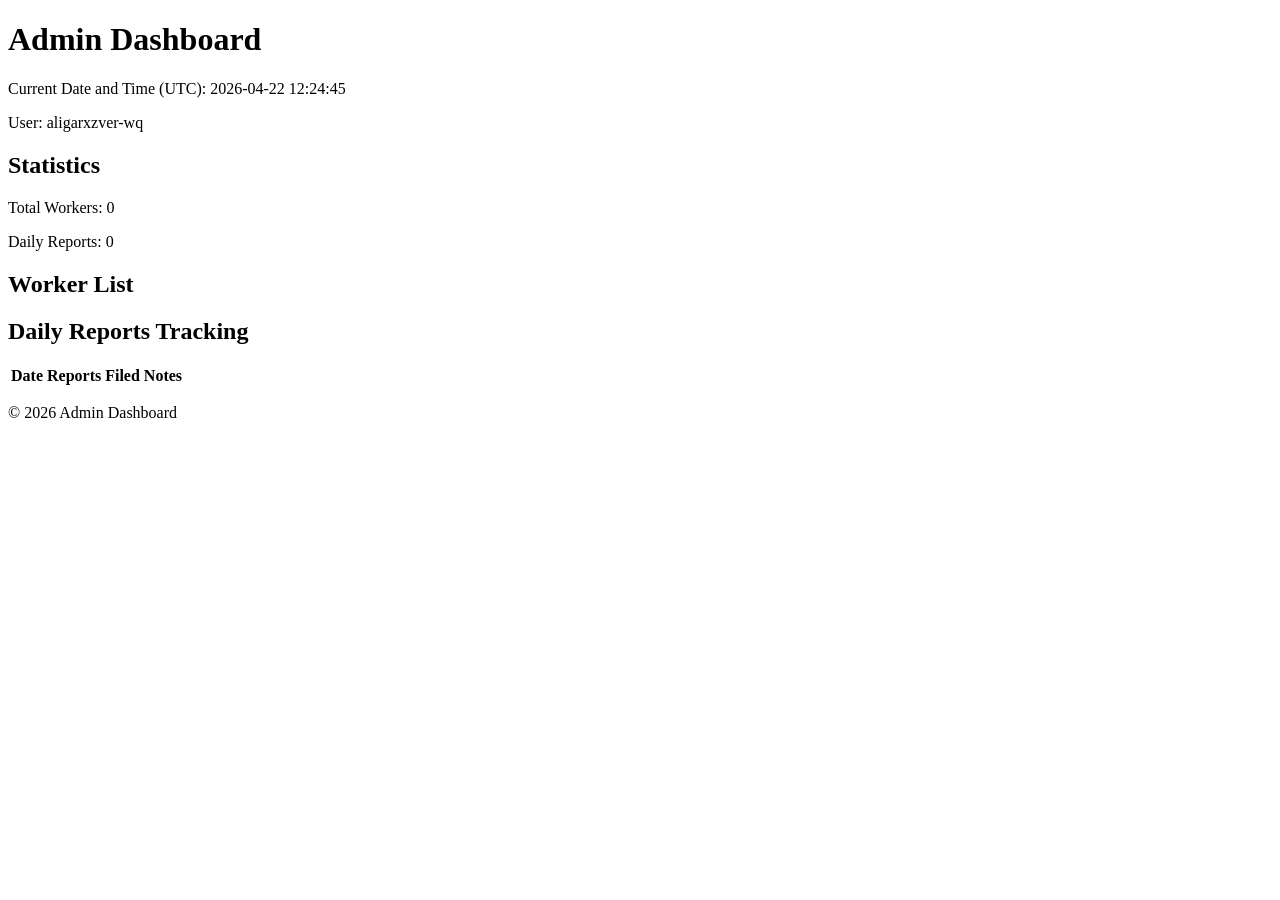
==== admin/dashboard.html @ f522f765 "Create admin/dashboard.html file for Admin Dashboard" ====
<!DOCTYPE html>
<html lang="en">
<head>
    <meta charset="UTF-8">
    <meta name="viewport" content="width=device-width, initial-scale=1.0">
    <title>Admin Dashboard</title>
    <link rel="stylesheet" href="styles.css">
</head>
<body>
    <header>
        <h1>Admin Dashboard</h1>
        <p>Current Date and Time (UTC): 2026-04-22 12:24:45</p>
        <p>User: aligarxzver-wq</p>
    </header>
    <main>
        <section id="statistics">
            <h2>Statistics</h2>
            <p>Total Workers: <span id="total-workers">0</span></p>
            <p>Daily Reports: <span id="daily-reports">0</span></p>
        </section>
        <section id="worker-list">
            <h2>Worker List</h2>
            <ul id="workers">
                <!-- Worker entries will be populated here -->
            </ul>
        </section>
        <section id="daily-reports">
            <h2>Daily Reports Tracking</h2>
            <table>
                <thead>
                    <tr>
                        <th>Date</th>
                        <th>Reports Filed</th>
                        <th>Notes</th>
                    </tr>
                </thead>
                <tbody>
                    <!-- Report entries will be populated here -->
                </tbody>
            </table>
        </section>
    </main>
    <footer>
        <p>&copy; 2026 Admin Dashboard</p>
    </footer>
</body>
</html>
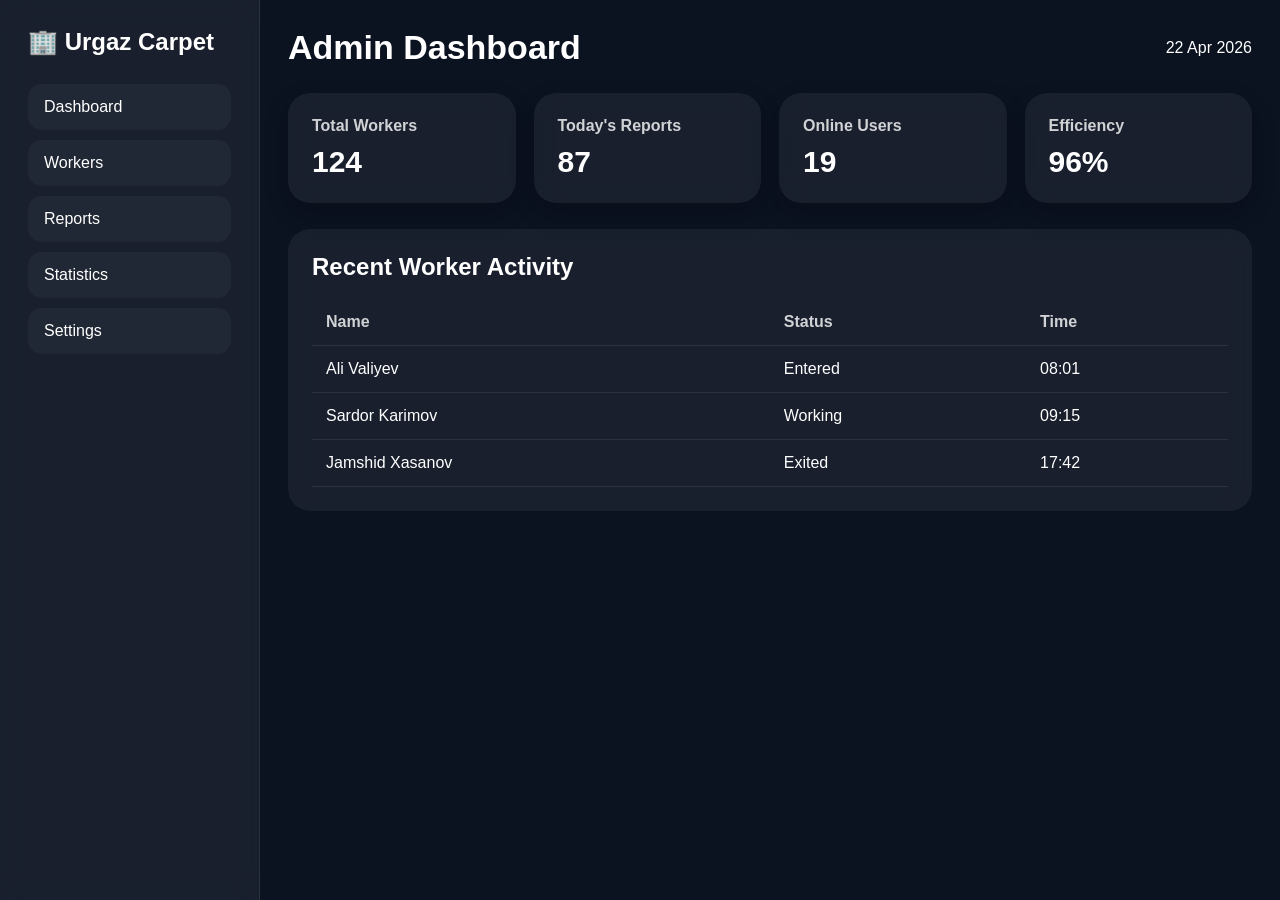
==== commit 684b0e84: "Update dashboard.html" ====
--- a/admin/dashboard.html
+++ b/admin/dashboard.html
@@ -1,47 +1,44 @@
 <!DOCTYPE html>
 <html lang="en">
 <head>
-    <meta charset="UTF-8">
-    <meta name="viewport" content="width=device-width, initial-scale=1.0">
-    <title>Admin Dashboard</title>
-    <link rel="stylesheet" href="styles.css">
+<meta charset="UTF-8">
+<meta name="viewport" content="width=device-width, initial-scale=1.0">
+<title>Premium Admin Dashboard</title>
+<style>
+*{margin:0;padding:0;box-sizing:border-box}body{font-family:Inter,Arial,sans-serif;background:#0b1220;color:#fff;display:flex;min-height:100vh}.sidebar{width:260px;background:rgba(255,255,255,.06);backdrop-filter:blur(12px);padding:28px;border-right:1px solid rgba(255,255,255,.08)}.sidebar h2{margin-bottom:28px;font-size:24px}.menu a{display:block;padding:14px 16px;margin-bottom:10px;border-radius:14px;color:#fff;text-decoration:none;background:rgba(255,255,255,.04)}.menu a:hover{background:#2563eb}.content{flex:1;padding:28px}.topbar{display:flex;justify-content:space-between;align-items:center;margin-bottom:26px}.topbar h1{font-size:34px}.cards{display:grid;grid-template-columns:repeat(auto-fit,minmax(220px,1fr));gap:18px;margin-bottom:26px}.card{background:rgba(255,255,255,.06);padding:24px;border-radius:22px;backdrop-filter:blur(12px);box-shadow:0 10px 25px rgba(0,0,0,.2)}.card h3{font-size:16px;opacity:.8;margin-bottom:10px}.card p{font-size:30px;font-weight:700}.table-box{background:rgba(255,255,255,.06);padding:24px;border-radius:22px;backdrop-filter:blur(12px)}table{width:100%;border-collapse:collapse}th,td{padding:14px;text-align:left;border-bottom:1px solid rgba(255,255,255,.08)}th{opacity:.8}tr:hover{background:rgba(255,255,255,.04)}@media(max-width:900px){body{flex-direction:column}.sidebar{width:100%;border-right:none;border-bottom:1px solid rgba(255,255,255,.08)}}
+</style>
 </head>
 <body>
-    <header>
-        <h1>Admin Dashboard</h1>
-        <p>Current Date and Time (UTC): 2026-04-22 12:24:45</p>
-        <p>User: aligarxzver-wq</p>
-    </header>
-    <main>
-        <section id="statistics">
-            <h2>Statistics</h2>
-            <p>Total Workers: <span id="total-workers">0</span></p>
-            <p>Daily Reports: <span id="daily-reports">0</span></p>
-        </section>
-        <section id="worker-list">
-            <h2>Worker List</h2>
-            <ul id="workers">
-                <!-- Worker entries will be populated here -->
-            </ul>
-        </section>
-        <section id="daily-reports">
-            <h2>Daily Reports Tracking</h2>
-            <table>
-                <thead>
-                    <tr>
-                        <th>Date</th>
-                        <th>Reports Filed</th>
-                        <th>Notes</th>
-                    </tr>
-                </thead>
-                <tbody>
-                    <!-- Report entries will be populated here -->
-                </tbody>
-            </table>
-        </section>
-    </main>
-    <footer>
-        <p>&copy; 2026 Admin Dashboard</p>
-    </footer>
+<div class="sidebar">
+<h2>🏢 Urgaz Carpet</h2>
+<div class="menu">
+<a href="#">Dashboard</a>
+<a href="#">Workers</a>
+<a href="#">Reports</a>
+<a href="#">Statistics</a>
+<a href="#">Settings</a>
+</div>
+</div>
+<div class="content">
+<div class="topbar">
+<h1>Admin Dashboard</h1>
+<div>22 Apr 2026</div>
+</div>
+<div class="cards">
+<div class="card"><h3>Total Workers</h3><p>124</p></div>
+<div class="card"><h3>Today's Reports</h3><p>87</p></div>
+<div class="card"><h3>Online Users</h3><p>19</p></div>
+<div class="card"><h3>Efficiency</h3><p>96%</p></div>
+</div>
+<div class="table-box">
+<h2 style="margin-bottom:18px">Recent Worker Activity</h2>
+<table>
+<tr><th>Name</th><th>Status</th><th>Time</th></tr>
+<tr><td>Ali Valiyev</td><td>Entered</td><td>08:01</td></tr>
+<tr><td>Sardor Karimov</td><td>Working</td><td>09:15</td></tr>
+<tr><td>Jamshid Xasanov</td><td>Exited</td><td>17:42</td></tr>
+</table>
+</div>
+</div>
 </body>
-</html>+</html>
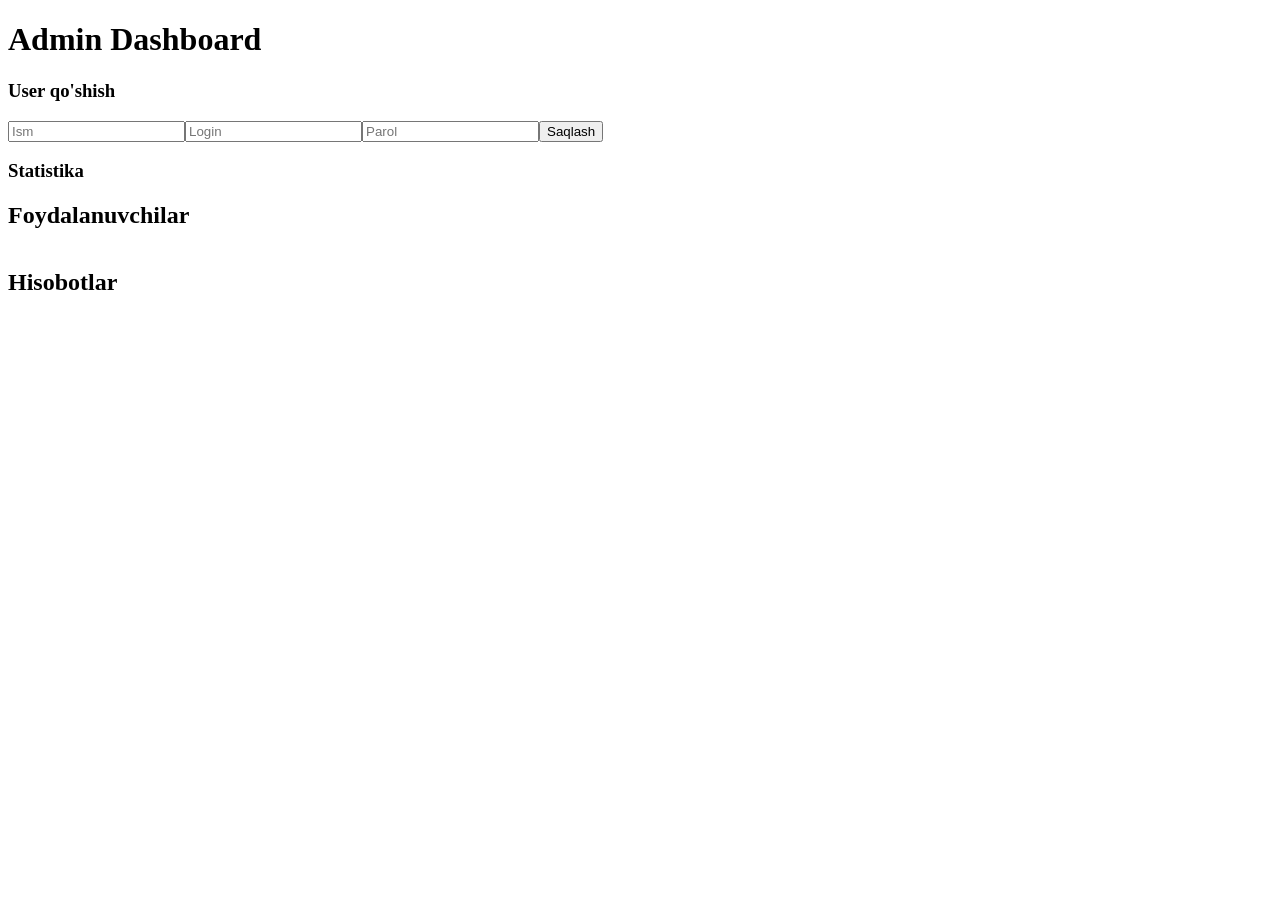
==== commit 2c8646b0: "Update dashboard.html" ====
--- a/admin/dashboard.html
+++ b/admin/dashboard.html
@@ -1,44 +1,7 @@
-<!DOCTYPE html>
-<html lang="en">
-<head>
-<meta charset="UTF-8">
-<meta name="viewport" content="width=device-width, initial-scale=1.0">
-<title>Premium Admin Dashboard</title>
-<style>
-*{margin:0;padding:0;box-sizing:border-box}body{font-family:Inter,Arial,sans-serif;background:#0b1220;color:#fff;display:flex;min-height:100vh}.sidebar{width:260px;background:rgba(255,255,255,.06);backdrop-filter:blur(12px);padding:28px;border-right:1px solid rgba(255,255,255,.08)}.sidebar h2{margin-bottom:28px;font-size:24px}.menu a{display:block;padding:14px 16px;margin-bottom:10px;border-radius:14px;color:#fff;text-decoration:none;background:rgba(255,255,255,.04)}.menu a:hover{background:#2563eb}.content{flex:1;padding:28px}.topbar{display:flex;justify-content:space-between;align-items:center;margin-bottom:26px}.topbar h1{font-size:34px}.cards{display:grid;grid-template-columns:repeat(auto-fit,minmax(220px,1fr));gap:18px;margin-bottom:26px}.card{background:rgba(255,255,255,.06);padding:24px;border-radius:22px;backdrop-filter:blur(12px);box-shadow:0 10px 25px rgba(0,0,0,.2)}.card h3{font-size:16px;opacity:.8;margin-bottom:10px}.card p{font-size:30px;font-weight:700}.table-box{background:rgba(255,255,255,.06);padding:24px;border-radius:22px;backdrop-filter:blur(12px)}table{width:100%;border-collapse:collapse}th,td{padding:14px;text-align:left;border-bottom:1px solid rgba(255,255,255,.08)}th{opacity:.8}tr:hover{background:rgba(255,255,255,.04)}@media(max-width:900px){body{flex-direction:column}.sidebar{width:100%;border-right:none;border-bottom:1px solid rgba(255,255,255,.08)}}
-</style>
-</head>
-<body>
-<div class="sidebar">
-<h2>🏢 Urgaz Carpet</h2>
-<div class="menu">
-<a href="#">Dashboard</a>
-<a href="#">Workers</a>
-<a href="#">Reports</a>
-<a href="#">Statistics</a>
-<a href="#">Settings</a>
-</div>
-</div>
-<div class="content">
-<div class="topbar">
+<!DOCTYPE html><html><head><meta charset='UTF-8'><title>Admin</title><link rel='stylesheet' href='../css/admin-style.css'></head><body>
 <h1>Admin Dashboard</h1>
-<div>22 Apr 2026</div>
-</div>
-<div class="cards">
-<div class="card"><h3>Total Workers</h3><p>124</p></div>
-<div class="card"><h3>Today's Reports</h3><p>87</p></div>
-<div class="card"><h3>Online Users</h3><p>19</p></div>
-<div class="card"><h3>Efficiency</h3><p>96%</p></div>
-</div>
-<div class="table-box">
-<h2 style="margin-bottom:18px">Recent Worker Activity</h2>
-<table>
-<tr><th>Name</th><th>Status</th><th>Time</th></tr>
-<tr><td>Ali Valiyev</td><td>Entered</td><td>08:01</td></tr>
-<tr><td>Sardor Karimov</td><td>Working</td><td>09:15</td></tr>
-<tr><td>Jamshid Xasanov</td><td>Exited</td><td>17:42</td></tr>
-</table>
-</div>
-</div>
-</body>
-</html>
+<div class='grid'><div><h3>User qo'shish</h3><input id='n' placeholder='Ism'><input id='l' placeholder='Login'><input id='p' placeholder='Parol'><button onclick='addUser()'>Saqlash</button></div>
+<div><h3>Statistika</h3><p id='stats'></p></div></div>
+<h2>Foydalanuvchilar</h2><table id='users'></table>
+<h2>Hisobotlar</h2><table id='reports'></table>
+<script src='../js/admin.js'></script></body></html>
--- a/css/admin-style.css
+++ b/css/admin-style.css
@@ -0,0 +1 @@
+.admin-dashboard{display:flex;flex-direction:column;padding:28px;min-height:100vh;background:linear-gradient(135deg,#0b1220,#111827,#1e3a8a);font-family:Inter,Arial,sans-serif;color:#fff}.admin-header{background:rgba(255,255,255,.08);backdrop-filter:blur(14px);border:1px solid rgba(255,255,255,.08);padding:18px 24px;text-align:center;border-radius:22px;box-shadow:0 10px 25px rgba(0,0,0,.2)}.admin-header h1{font-size:32px;margin-bottom:6px}.admin-cards{display:flex;flex-wrap:wrap;gap:18px;margin:24px 0}.admin-card{background:rgba(255,255,255,.07);border:1px solid rgba(255,255,255,.08);border-radius:22px;padding:24px;flex:1 1 calc(33.333% - 18px);min-width:240px;backdrop-filter:blur(14px);box-shadow:0 12px 24px rgba(0,0,0,.18);transition:.25s}.admin-card:hover{transform:translateY(-4px)}.admin-card h3{font-size:16px;opacity:.8;margin-bottom:10px}.admin-card p{font-size:30px;font-weight:700}.filters{display:flex;gap:14px;margin:18px 0}.filter{flex:1}.filter input,.filter select{width:100%;padding:13px 14px;border:none;border-radius:14px;background:rgba(255,255,255,.92);outline:none;font-size:15px}.table{width:100%;border-collapse:collapse;margin-top:22px;background:rgba(255,255,255,.06);border-radius:22px;overflow:hidden;backdrop-filter:blur(14px)}.table th,.table td{padding:14px 16px;text-align:left;border-bottom:1px solid rgba(255,255,255,.08)}.table th{background:#2563eb;color:#fff;font-weight:700}.table tr:nth-child(even){background:rgba(255,255,255,.025)}.table tr:hover{background:rgba(255,255,255,.06)}@media(max-width:768px){.admin-dashboard{padding:16px}.admin-card{flex:1 1 100%}.filters{flex-direction:column}.admin-header h1{font-size:26px}}
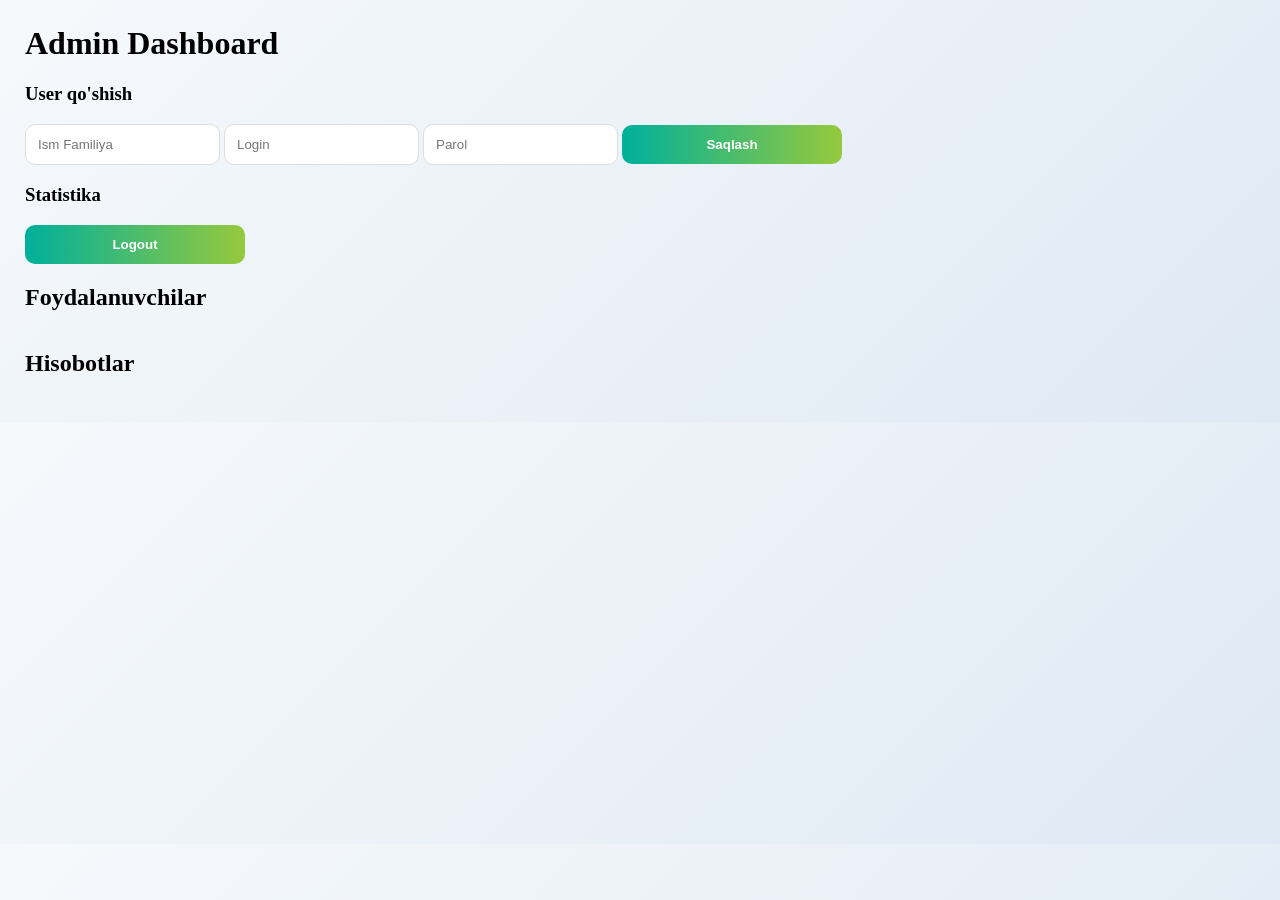
==== commit d6c45e1d: "Update dashboard.html" ====
--- a/admin/dashboard.html
+++ b/admin/dashboard.html
@@ -1,7 +1,22 @@
 <!DOCTYPE html><html><head><meta charset='UTF-8'><title>Admin</title><link rel='stylesheet' href='../css/admin-style.css'></head><body>
 <h1>Admin Dashboard</h1>
-<div class='grid'><div><h3>User qo'shish</h3><input id='n' placeholder='Ism'><input id='l' placeholder='Login'><input id='p' placeholder='Parol'><button onclick='addUser()'>Saqlash</button></div>
-<div><h3>Statistika</h3><p id='stats'></p></div></div>
-<h2>Foydalanuvchilar</h2><table id='users'></table>
-<h2>Hisobotlar</h2><table id='reports'></table>
-<script src='../js/admin.js'></script></body></html>
+<div class='grid'>
+<div>
+<h3>User qo'shish</h3>
+<input id='n' placeholder='Ism Familiya'>
+<input id='l' placeholder='Login'>
+<input id='p' placeholder='Parol'>
+<button onclick='addUser()'>Saqlash</button>
+</div>
+<div>
+<h3>Statistika</h3>
+<p id='stats'></p>
+<button onclick='location.href="../index.html"'>Logout</button>
+</div>
+</div>
+<h2>Foydalanuvchilar</h2>
+<table id='users'></table>
+<h2>Hisobotlar</h2>
+<table id='reports'></table>
+<script src='../js/admin.js'></script>
+</body></html>
--- a/css/admin-style.css
+++ b/css/admin-style.css
@@ -1 +1 @@
-.admin-dashboard{display:flex;flex-direction:column;padding:28px;min-height:100vh;background:linear-gradient(135deg,#0b1220,#111827,#1e3a8a);font-family:Inter,Arial,sans-serif;color:#fff}.admin-header{background:rgba(255,255,255,.08);backdrop-filter:blur(14px);border:1px solid rgba(255,255,255,.08);padding:18px 24px;text-align:center;border-radius:22px;box-shadow:0 10px 25px rgba(0,0,0,.2)}.admin-header h1{font-size:32px;margin-bottom:6px}.admin-cards{display:flex;flex-wrap:wrap;gap:18px;margin:24px 0}.admin-card{background:rgba(255,255,255,.07);border:1px solid rgba(255,255,255,.08);border-radius:22px;padding:24px;flex:1 1 calc(33.333% - 18px);min-width:240px;backdrop-filter:blur(14px);box-shadow:0 12px 24px rgba(0,0,0,.18);transition:.25s}.admin-card:hover{transform:translateY(-4px)}.admin-card h3{font-size:16px;opacity:.8;margin-bottom:10px}.admin-card p{font-size:30px;font-weight:700}.filters{display:flex;gap:14px;margin:18px 0}.filter{flex:1}.filter input,.filter select{width:100%;padding:13px 14px;border:none;border-radius:14px;background:rgba(255,255,255,.92);outline:none;font-size:15px}.table{width:100%;border-collapse:collapse;margin-top:22px;background:rgba(255,255,255,.06);border-radius:22px;overflow:hidden;backdrop-filter:blur(14px)}.table th,.table td{padding:14px 16px;text-align:left;border-bottom:1px solid rgba(255,255,255,.08)}.table th{background:#2563eb;color:#fff;font-weight:700}.table tr:nth-child(even){background:rgba(255,255,255,.025)}.table tr:hover{background:rgba(255,255,255,.06)}@media(max-width:768px){.admin-dashboard{padding:16px}.admin-card{flex:1 1 100%}.filters{flex-direction:column}.admin-header h1{font-size:26px}}
+body{font-family:Segoe UI;margin:0;padding:25px;background:linear-gradient(135deg,#f6f9fc,#dfe9f3)}h1{margin-top:0}.row{display:grid;grid-template-columns:140px 140px 1fr;gap:10px;margin:10px 0;background:#fff;padding:12px;border-radius:14px;box-shadow:0 8px 18px #0001}input,button{padding:12px;border-radius:10px;border:1px solid #ddd}button{background:linear-gradient(90deg,#00b09b,#96c93d);color:#fff;border:0;font-weight:700;width:220px}
